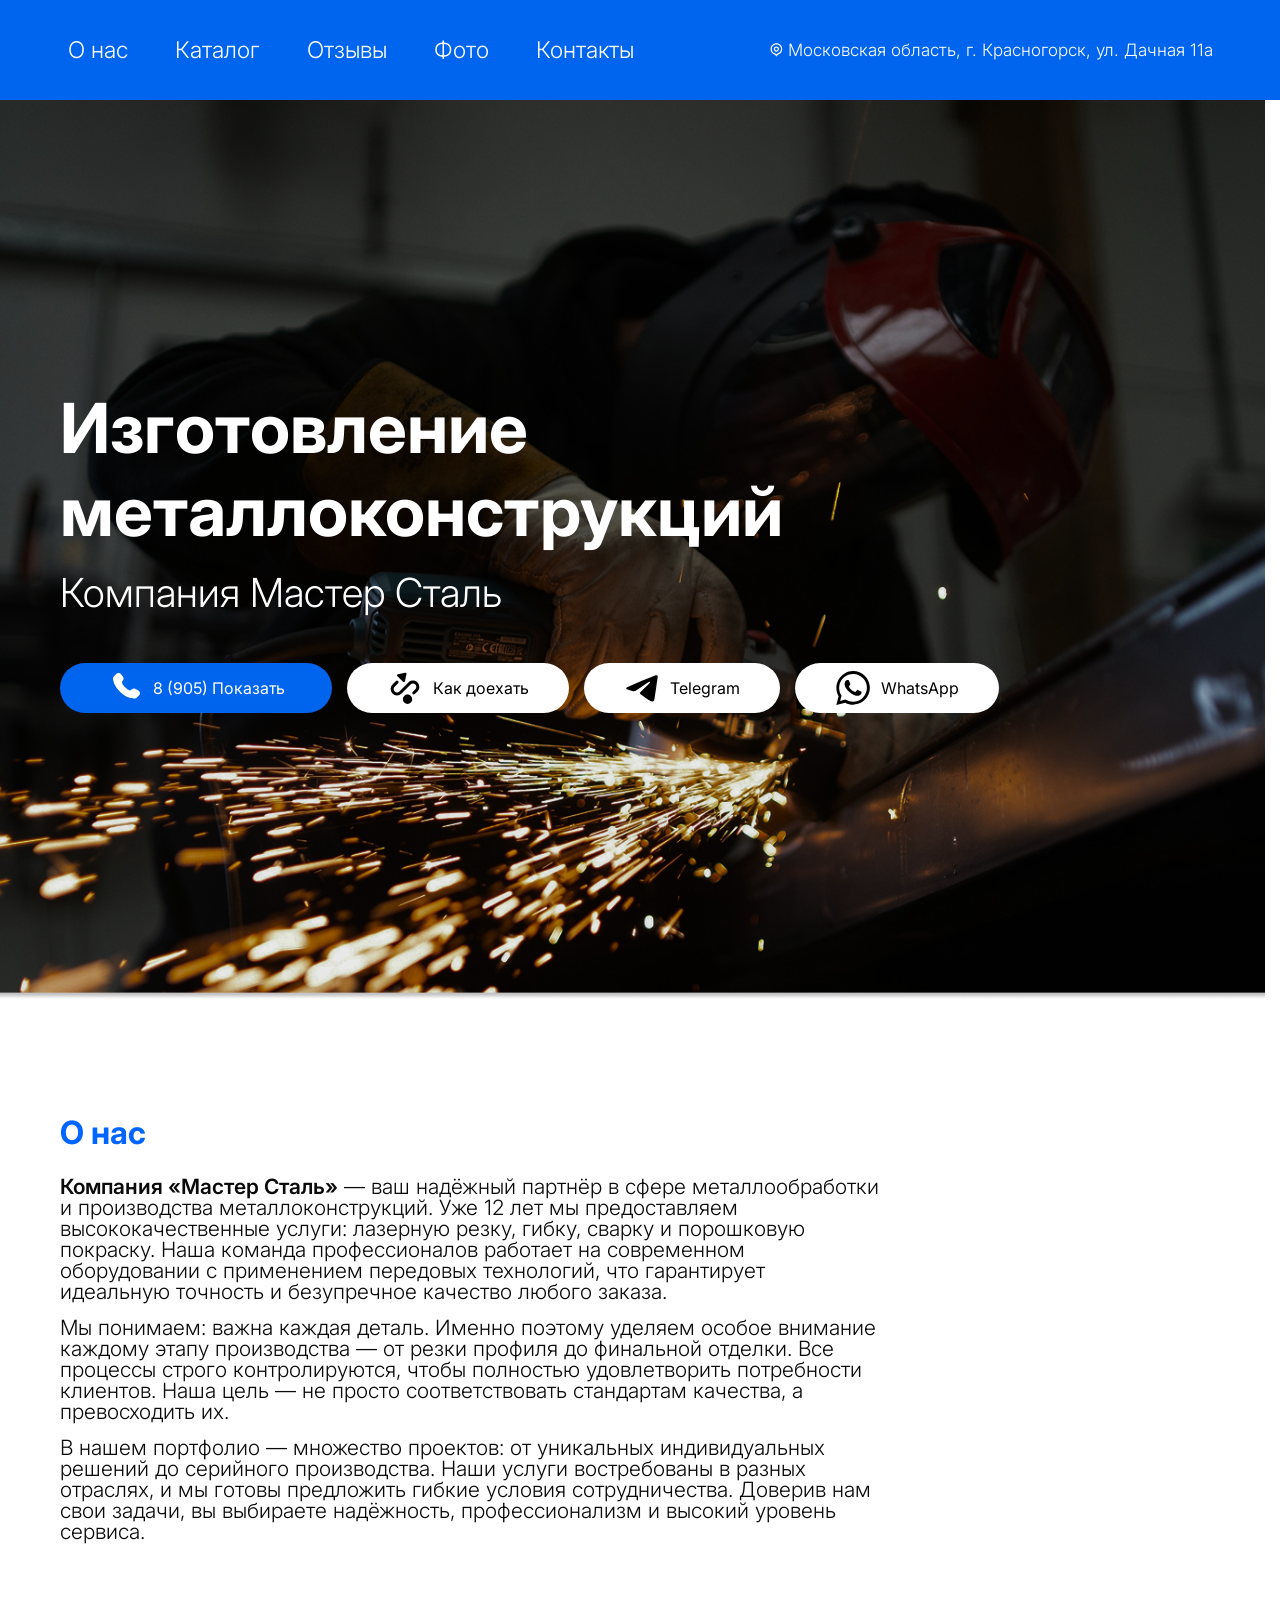
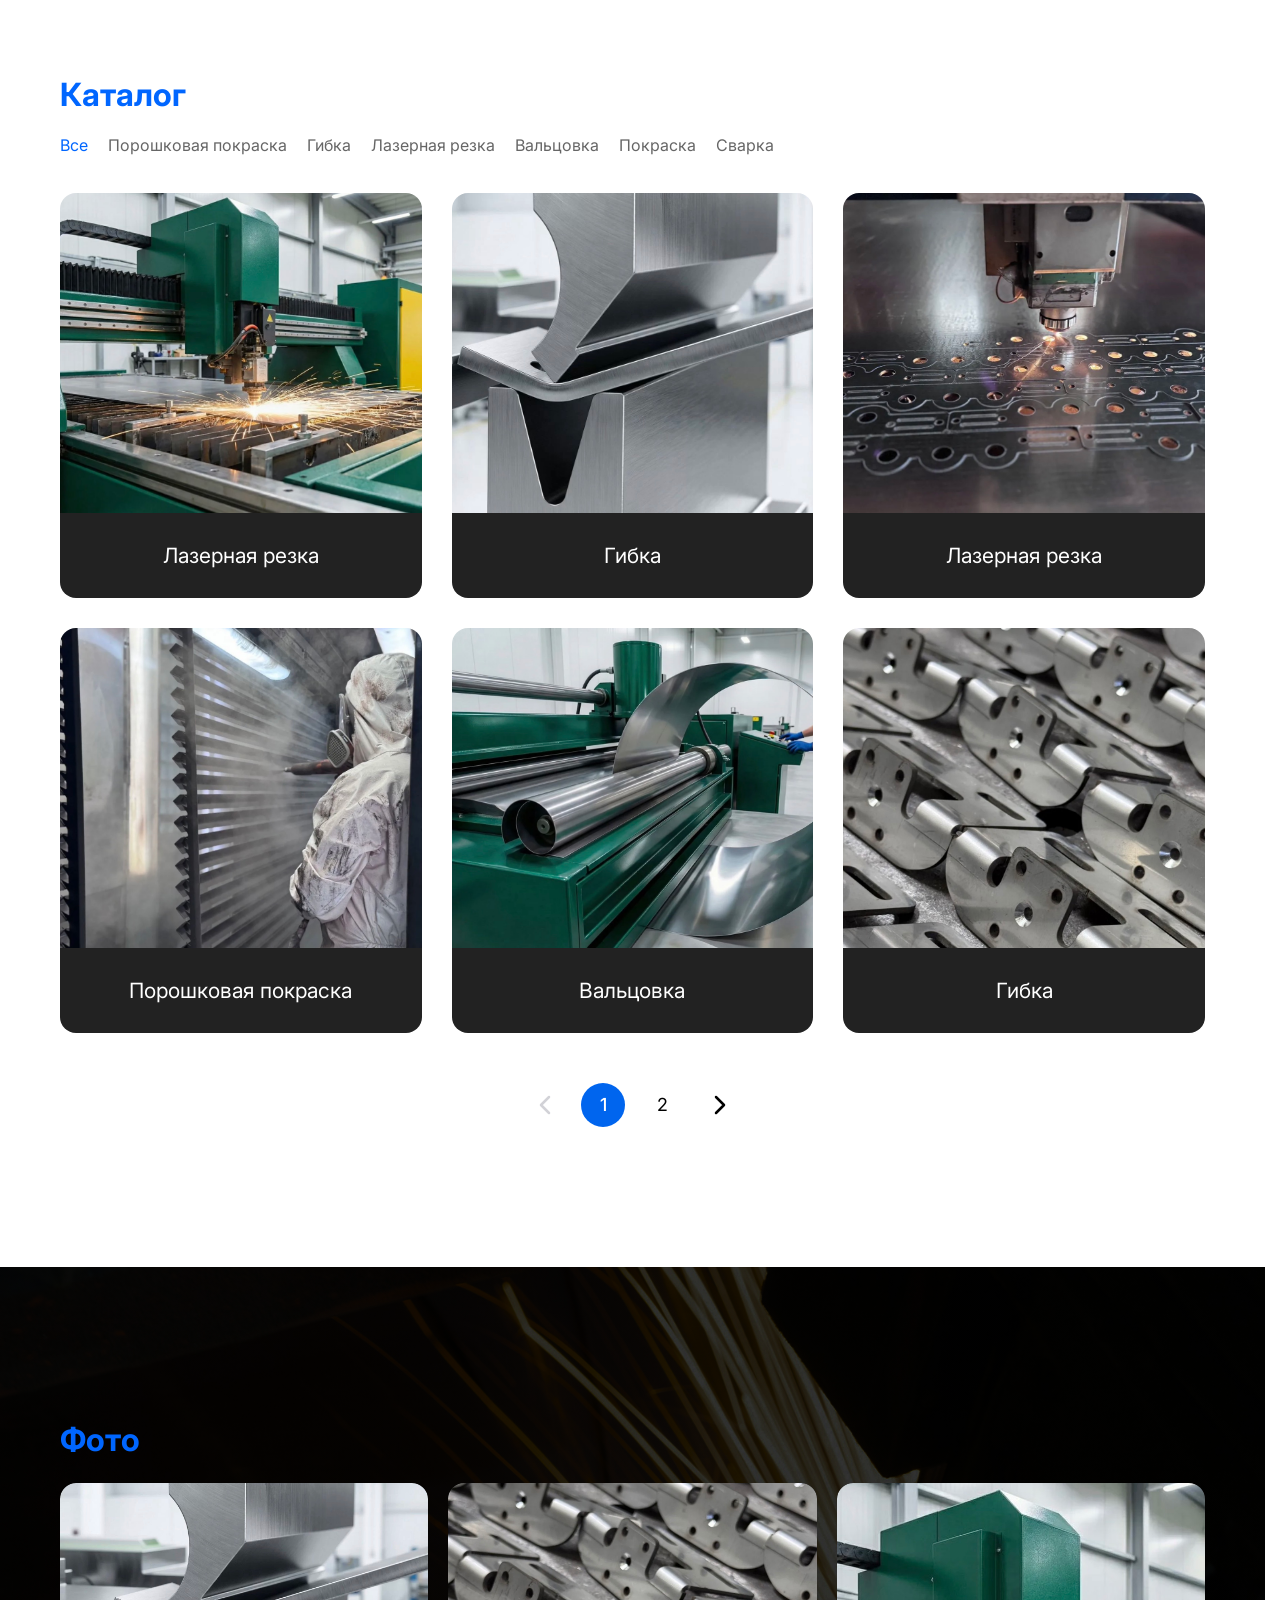
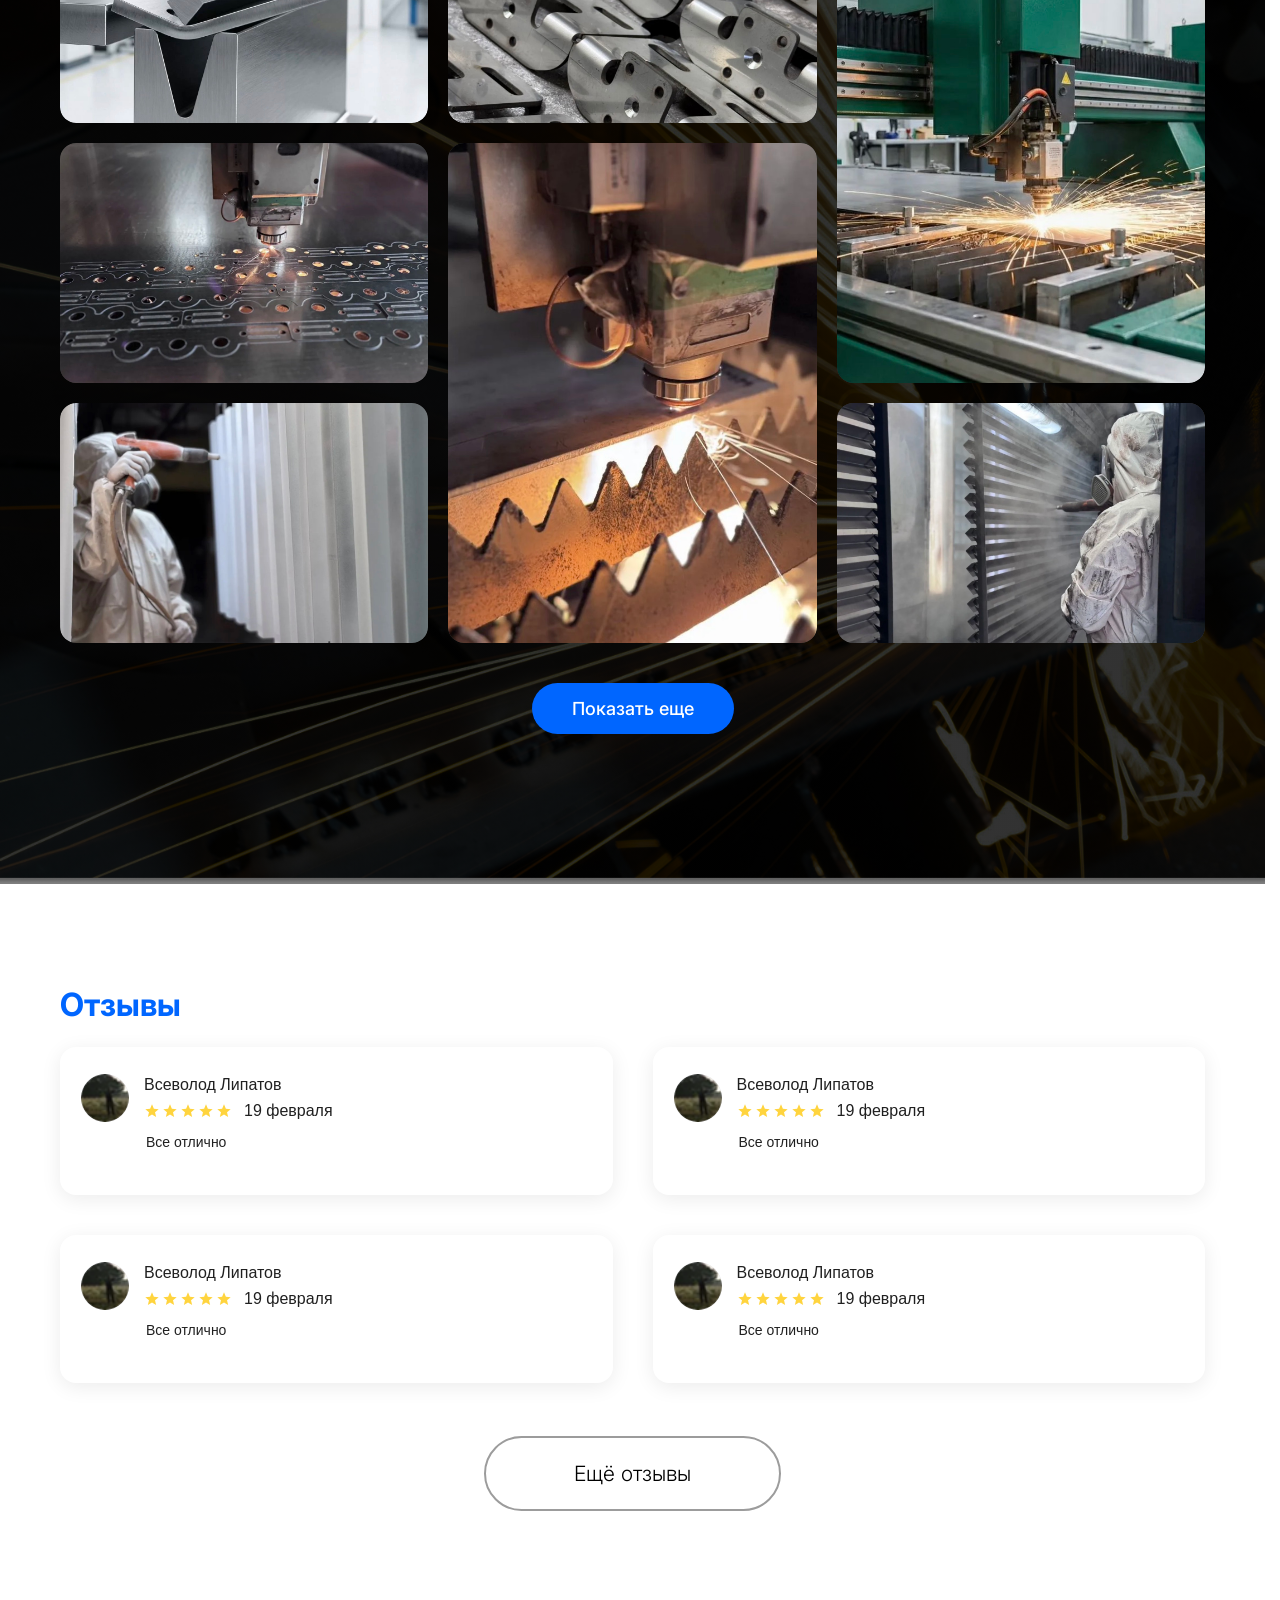
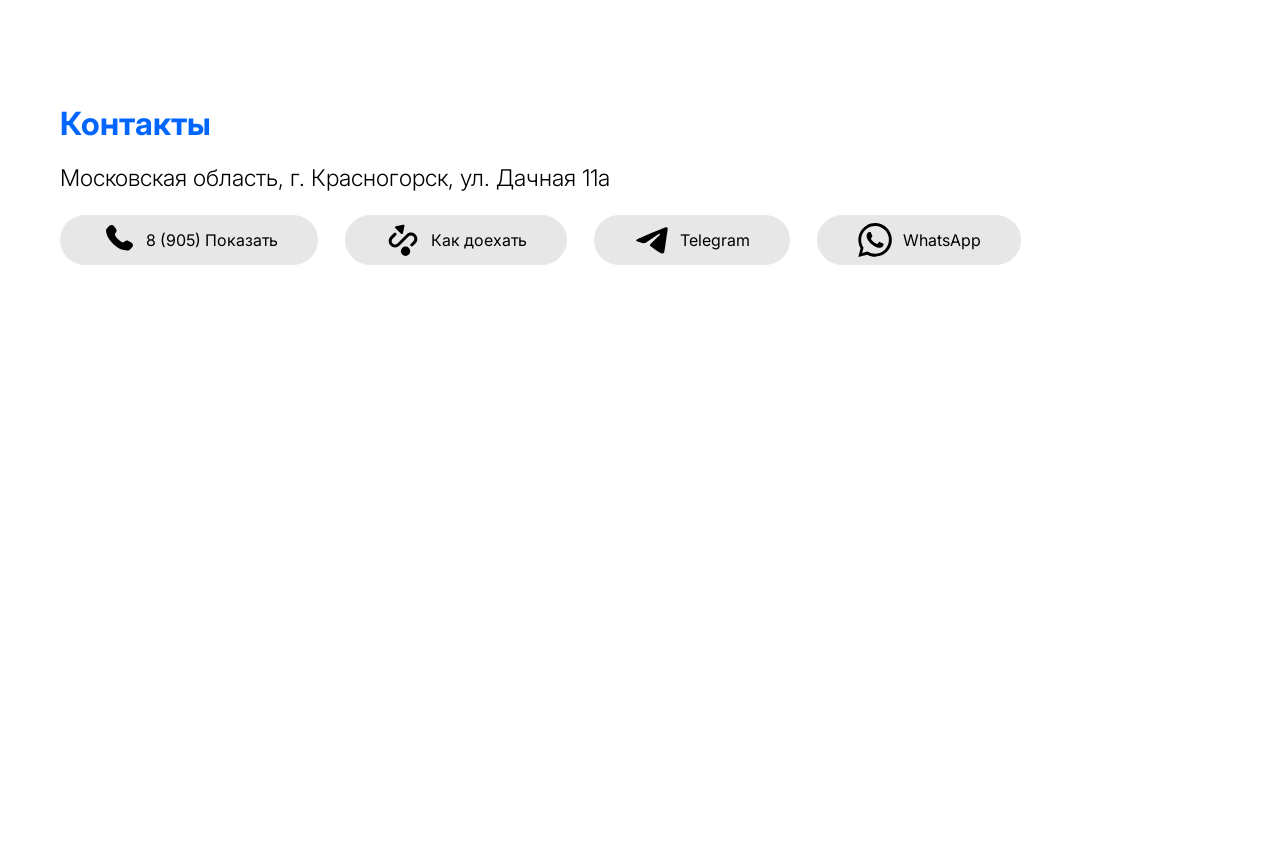
==== index.html @ 1fc46c93 "pravka" ====
<!DOCTYPE html>
<html lang="en">

<head>
    <meta charset="UTF-8">
    <meta name="viewport" content="width=device-width, initial-scale=1.0">
    <link rel="preconnect" href="https://fonts.googleapis.com">
    <link rel="preconnect" href="https://fonts.gstatic.com" crossorigin>
    
    <link rel="stylesheet" href="reset.css">
    <link rel="stylesheet" href="style.css">
    <link
        href="https://fonts.googleapis.com/css2?family=Inter:ital,opsz,wght@0,14..32,100..900;1,14..32,100..900&display=swap"
        rel="stylesheet">
    <title>Document</title>
</head>

<body>
    <header class="header">
        <div class="container">
            <div class="header-wrap">
                <button class="burger-btn" id="burgerBtn">
                    <span></span>
                    <span></span>
                    <span></span>
                </button>
                <nav class="nav" id="navMenu">
                    <ul class="nav-list">
                        <li class="nav-list-item"><a class="nav-list-link" href="#about">О нас</a></li>
                        <li class="nav-list-item"><a class="nav-list-link" href="#catalog">Каталог</a></li>
                        <li class="nav-list-item"><a class="nav-list-link" href="#reviews">Отзывы</a></li>
                        <li class="nav-list-item"><a class="nav-list-link" href="#photo">Фото</a></li>
                        <li class="nav-list-item"><a class="nav-list-link" href="#contacts">Контакты</a></li>
                    </ul>
                </nav>
                <div class="header__adress">
                    Московская область, г. Красногорск, ул. Дачная 11а
                </div>
            </div>
        </div>
    </header>

    <button class="scroll-top-btn" id="scrollTopBtn">
        <img src="./assets/img/arrow-top.svg" alt="">
    </button>

    <main class="main">
        <div class="container">
            <div class="main-wrap">
                <h1 class="main-title">Изготовление металлоконструкций</h1>
                <p class="main-subtitle">Компания Мастер Сталь</p>

                <div class="main-btns">

                    <button class="btn btn--phone">
                        <img src="./assets/img/phone-icon.svg" alt="" class="btn-icon">
                        8 (905) Показать
                    </button>

                    <a target="_blank" href="https://yandex.com/maps/-/CTUUyQze" class="btn btn--white">
                        <img src="./assets/img/path-icon.svg" alt="" class="btn-icon">
                        Как доехать
                    </a>
                    <a href="#" class="btn btn--white">
                        <img src="./assets/img/telegram-icon.svg" alt="" class="btn-icon">
                        Telegram
                    </a>
                    <a href="#" class="btn btn--white">
                        <img src="./assets/img/whatsapp-icon.svg" alt="" class="btn-icon">
                        WhatsApp
                    </a>
                </div>
            </div>
        </div>
    </main>
    <section class="about" id="about">
        <div class="container">
            <div class="about-wrap">
                <h2 class="section-title">О нас</h2>
                <p class="about-text"><strong>Компания «Мастер Сталь»</strong> — ваш надёжный партнёр в сфере металлообработки и производства металлоконструкций. Уже 12 лет мы предоставляем высококачественные услуги: лазерную резку, гибку, сварку и порошковую покраску. Наша команда профессионалов работает на современном оборудовании с применением передовых технологий, что гарантирует идеальную точность и безупречное качество любого заказа.
                </p>
                <p class="about-text">Мы понимаем: важна каждая деталь. Именно поэтому уделяем особое внимание каждому этапу производства — от резки профиля до финальной отделки. Все процессы строго контролируются, чтобы полностью удовлетворить потребности клиентов. Наша цель — не просто соответствовать стандартам качества, а превосходить их.</p>
                <p class="about-text">В нашем портфолио — множество проектов: от уникальных индивидуальных решений до серийного производства. Наши услуги востребованы в разных отраслях, и мы готовы предложить гибкие условия сотрудничества. Доверив нам свои задачи, вы выбираете надёжность, профессионализм и высокий уровень сервиса.</p>
            </div>
        </div>
    </section>

    <section class="catalog" id="catalog">
        <div class="container">

            <h2 class="section-title">Каталог</h2>


            <ul class="catalog-tabs">
                <li class="catalog-tabs-item active" data-filter="all">Все</li>
                <li class="catalog-tabs-item" data-filter="powder">Порошковая покраска</li>
                <li class="catalog-tabs-item" data-filter="bending">Гибка</li>
                <li class="catalog-tabs-item" data-filter="laser">Лазерная резка</li>
                <li class="catalog-tabs-item" data-filter="rolling">Вальцовка</li>
                <li class="catalog-tabs-item" data-filter="painting">Покраска</li>
                <li class="catalog-tabs-item" data-filter="welding">Сварка</li>
            </ul>


            <div class="catalog-grid">

                <a href="catalog.html?category=laser" class="catalog-card" data-category="laser">
                    <div class="catalog-card-img">
                        <img src="./assets/img/catalog/lazer1.PNG" alt="Лазерная резка">
                    </div>
                    <div class="catalog-card-title active-title">Лазерная резка</div>
                </a>


                <a href="catalog.html?category=bending" class="catalog-card" data-category="bending">
                    <div class="catalog-card-img">
                        <img src="./assets/img/catalog/gibka1.PNG" alt="Гибка">
                    </div>
                    <div class="catalog-card-title">Гибка</div>
                </a>
                
                <a href="catalog.html?category=laser" class="catalog-card" data-category="laser">
                    <div class="catalog-card-img">
                        <img src="./assets/img/catalog/lazer2.PNG" alt="Лазерная резка">
                    </div>
                    <div class="catalog-card-title active-title">Лазерная резка</div>
                </a>
                <a href="catalog.html?category=powder" class="catalog-card" data-category="powder">
                    <div class="catalog-card-img">
                        <img src="./assets/img/catalog/pokraska-porosh2.PNG" alt="Порошковая покраска">
                    </div>
                    <div class="catalog-card-title">Порошковая покраска</div>
                </a>
                <a href="catalog.html?category=rolling" class="catalog-card" data-category="rolling">
                    <div class="catalog-card-img">
                        <img src="./assets/img/catalog/valcovka1.PNG" alt="Вальцовка">
                    </div>
                    <div class="catalog-card-title">Вальцовка</div>
                </a>
                <a href="catalog.html?category=bending" class="catalog-card" data-category="bending">
                    <div class="catalog-card-img">
                        <img src="./assets/img/catalog/gibka2.PNG" alt="Гибка">
                    </div>
                    <div class="catalog-card-title">Гибка</div>
                </a>
                 <a href="catalog.html?category=laser" class="catalog-card" data-category="laser">
                    <div class="catalog-card-img">
                        <img src="./assets/img/catalog/lazer3.PNG" alt="Лазерная резка">
                    </div>
                    <div class="catalog-card-title active-title">Лазерная резка</div>
                </a>
                <a href="catalog.html?category=welding" class="catalog-card" data-category="welding">
                    <div class="catalog-card-img">
                        <img src="./assets/img/catalog/svarka1.PNG" alt="Сварка">
                    </div>
                    <div class="catalog-card-title">Сварка</div>
                </a>


                <a href="catalog.html?category=powder" class="catalog-card" data-category="powder">
                    <div class="catalog-card-img">
                        <img src="./assets/img/catalog/pokraska-porosh1.PNG" alt="Порошковая покраска">
                    </div>
                    <div class="catalog-card-title">Порошковая покраска</div>
                </a>

                <a href="catalog.html?category=painting" class="catalog-card" data-category="painting">
                    <div class="catalog-card-img">
                        <img src="./assets/img/catalog/pokraska.png" alt="Покраска">
                    </div>
                    <div class="catalog-card-title">Покраска</div>
                </a>
            </div>
            <div class="pagination">
                <button class="pagination-arrow prev disabled">
                    <svg width="12" height="20" viewBox="0 0 12 20" fill="none" xmlns="http://w3.org">
                        <path d="M10 18L2 10L10 2" stroke="currentColor" stroke-width="2.5" stroke-linecap="round"
                            stroke-linejoin="round" />
                    </svg>
                </button>
                <div class="pagination-pages">
                </div>
                <button class="pagination-arrow next">
                    <svg width="12" height="20" viewBox="0 0 12 20" fill="none" xmlns="http://w3.org">
                        <path d="M2 2L10 10L2 18" stroke="currentColor" stroke-width="2.5" stroke-linecap="round"
                            stroke-linejoin="round" />
                    </svg>
                </button>
            </div>

        </div>
    </section>
    <section class="photo" id="photo">
        <div class="container">
            <h2 class="section-title">Фото</h2>


            <div class="photo-grid" id="photoGallery">
                <div class="photo-item">
                    <img src="./assets/img/catalog/gibka1.PNG" alt="Металлоконструкции">
                </div>
                <div class="photo-item">
                    <img src="./assets/img/catalog/gibka2.PNG" alt="Металлоконструкции">
                </div>
                <div class="photo-item">
                    <img src="./assets/img/catalog/lazer1.PNG" alt="Металлоконструкции">
                </div>
                <div class="photo-item">
                    <img src="./assets/img/catalog/lazer2.PNG" alt="Металлоконструкции">
                </div>
                <div class="photo-item">
                    <img src="./assets/img/catalog/lazer3.PNG" alt="Металлоконструкции">
                </div>
                <div class="photo-item">
                    <img src="./assets/img/catalog/pokraska-porosh1.PNG" alt="Металлоконструкции">
                </div>
                <div class="photo-item">
                    <img src="./assets/img/catalog/pokraska-porosh2.PNG" alt="Металлоконструкции">
                </div>
            </div>

            <div class="photo-more-wrap">
                <button class="btn-more" id="loadMorePhotos">Показать еще</button>
            </div>
        </div>
    </section>
    <section id="reviews" class="reviews">
        <div class="container">
            <h2 class="section-title">Отзывы</h2>


            <div class="reviews-grid" id="reviewsGrid">


                <div class="review-card" data-rating="5">
                    <div class="review-header">
                        <img src="./assets/photo/user-photo.png" alt="Всеволод Липатов" class="review-avatar">
                        <div class="review-meta">
                            <h4 class="review-author">Всеволод Липатов</h4>
                            <div class="review-stars-wrap">
                                <div class="review-stars"></div>
                                <span class="review-date">19 февраля</span>
                            </div>
                        </div>
                    </div>
                    <p class="review-text">Все отлично</p>
                </div>


                <div class="review-card" data-rating="5">
                    <div class="review-header">
                        <img src="./assets/photo/user-photo.png" alt="Всеволод Липатов" class="review-avatar">
                        <div class="review-meta">
                            <h4 class="review-author">Всеволод Липатов</h4>
                            <div class="review-stars-wrap">
                                <div class="review-stars"></div>
                                <span class="review-date">19 февраля</span>
                            </div>
                        </div>
                    </div>
                    <p class="review-text">Все отлично</p>
                </div>

                <div class="review-card" data-rating="5">
                    <div class="review-header">
                        <img src="./assets/photo/user-photo.png" alt="Всеволод Липатов" class="review-avatar">
                        <div class="review-meta">
                            <h4 class="review-author">Всеволод Липатов</h4>
                            <div class="review-stars-wrap">
                                <div class="review-stars"></div>
                                <span class="review-date">19 февраля</span>
                            </div>
                        </div>
                    </div>
                    <p class="review-text">Все отлично</p>
                </div>


                <div class="review-card" data-rating="5">
                    <div class="review-header">
                        <img src="./assets/photo/user-photo.png" alt="Всеволод Липатов" class="review-avatar">
                        <div class="review-meta">
                            <h4 class="review-author">Всеволод Липатов</h4>
                            <div class="review-stars-wrap">
                                <div class="review-stars"></div>
                                <span class="review-date">19 февраля</span>
                            </div>
                        </div>
                    </div>
                    <p class="review-text">Все отлично</p>
                </div>

            </div>

            <div class="reviews-more-wrap">
                <button class="btn-reviews-more" id="loadMoreReviews">Ещё отзывы</button>
            </div>
        </div>
    </section>
    <section class="contacts" id="contacts">
        <div class="container">
            <h2 class="section-title">Контакты</h2>
            <p class="contacts-adress">Московская область, г. Красногорск, ул. Дачная 11а</p>
            <div class="contacts-btns">
                <button class="btn btn--phone btn--white btn--contacts">
                    <img src="./assets/img/phone-black-icon.svg" alt="" class="btn-icon">
                    8 (905) Показать
                </button>
                <a target="_blank" href="https://yandex.com/maps/-/CTUUyQze" class="btn btn--white btn--contacts">
                    <img src="./assets/img/path-icon.svg" alt="" class="btn-icon">
                    Как доехать
                </a>
                <a href="#" class="btn btn--white btn--contacts">
                    <img src="./assets/img/telegram-icon.svg" alt="" class="btn-icon">
                    Telegram
                </a>
                <a href="#" class="btn btn--white btn--contacts">
                    <img src="./assets/img/whatsapp-icon.svg" alt="" class="btn-icon">
                    WhatsApp
                </a>
            </div>

            <div id="map" class="map-block">
                    <iframe class="map-item" src="https://yandex.ru/map-widget/v1/?um=constructor%3Ac40af20779a165edf513663516cb6d205bf9093dfe0071d8e516b3e375f25d96&amp;source=constructor"  height="400" frameborder="0"></iframe>
            </div>
        </div>
    </section>

    <div class="photo-modal" id="photoModal">

        <button class="modal-close" id="modalClose">&times;</button>

        <div class="modal-image-area">

            <button class="modal-arrow modal-arrow--prev" id="modalPrev">
                <svg width="40" height="40" viewBox="0 0 24 24" fill="none" stroke="currentColor" stroke-width="2"
                    stroke-linecap="round" stroke-linejoin="round">
                    <polyline points="15 18 9 12 15 6"></polyline>
                </svg>
            </button>

            <img src="" alt="Просмотр фото" id="modalTargetImg">


            <button class="modal-arrow modal-arrow--next" id="modalNext">
                <svg width="40" height="40" viewBox="0 0 24 24" fill="none" stroke="currentColor" stroke-width="2"
                    stroke-linecap="round" stroke-linejoin="round">
                    <polyline points="9 18 15 12 9 6"></polyline>
                </svg>
            </button>
        </div>


        <aside class="modal-sidebar">
            <div class="modal-sidebar-header">
                <div class="modal-logo">

                </div>
                <h3 class="modal-company-title">Компания Мастер Сталь</h3>
                <p class="modal-company-subtitle">Металлоконструкции</p>
            </div>

            <div class="modal-sidebar-btns">
                <button class="btn btn--phone">
                    <img src="./assets/img/phone-icon.svg" alt="" class="btn-icon">
                    8 (905) Показать
                </button>
                <a target="_blank" href="https://yandex.com/maps/-/CTUUyQze" class="btn btn--white">
                    <img src="./assets/img/path-icon.svg" alt="" class="btn-icon">
                    Как доехать
                </a>
                <a href="#" class="btn btn--white">
                    <img src="./assets/img/telegram-icon.svg" alt="" class="btn-icon">
                    Telegram
                </a>
                <a href="#" class="btn btn--white">
                    <img src="./assets/img/whatsapp-icon.svg" alt="" class="btn-icon">
                    WhatsApp
                </a>
            </div>
        </aside>
    </div>
    <div class="phone-popup" id="phonePopup">
        <div class="phone-popup-content">

            <div class="phone-popup-header">
                <span class="phone-popup-title">Телефон организации</span>
                <button class="phone-popup-close" id="phonePopupClose">&times;</button>
            </div>
            <div class="phone-popup-body">
                <a href="tel:+79057553453" class="phone-popup-link">8 (905) 755-34-53</a>
            </div>
        </div>
    </div>


</body>

<script src="js/main.js"></script>

</html>
---- style.css ----
:root {
  --font-family: "Inter", sans-serif;
  --second-family: "Arial", sans-serif;
  --third-family: "Verdana", sans-serif;
  --primary-blue: #0065ee;
}
html {
    
    scrollbar-gutter: stable; 
    scroll-behavior: smooth; 
}
*,
*::before,
*::after {
    box-sizing: border-box;
}
strong {
    font-weight: 600;
}
a {
    text-decoration: none;
}
button {
    outline: transparent;
    border: 0px solid #fff;
    border-radius: 98px;
    padding: 35px 35px 35px 17px;
}
.section-title {
font-weight: 600;
margin-bottom: 44px;
font-size: 44px;
line-height: 80%;
color: var(--primary-blue);
}
.container {
    max-width: 1175px;
    font-family: var(--font-family);
    padding: 0 15px;
    margin: 0 auto;
}
body {
    padding-top: 100px;
    background-color: #FFFFFF;
}

/* --- ПОЛНОЭКРАННОЕ МОДАЛЬНОЕ ОКНО --- */
.photo-modal {
    position: fixed;
    top: 0;
    left: 0;
    width: 100vw;
    height: 100vh;
    background-color: #000000d1;
    z-index: 9999;
    display: flex;
    opacity: 0;
    pointer-events: none;
    transition: opacity 0.3s ease-in-out;
}

.photo-modal.open {
    opacity: 1;
    pointer-events: auto;
}

.modal-image-area {
    flex: 1;
    height: 100%;
    position: relative;
    display: flex;
    align-items: center;
    justify-content: center;
    padding: 40px;
    background-color: #0c0c0e19;
}

.modal-image-area img {
    height: 100vh;
    max-width: 100%;
    max-height: 100%;
    object-fit: contain;
    user-select: none;
}

.modal-sidebar {
    width: 360px;
    height: 100%;
    background-color: #18181C;
    padding: 60px 30px;
    display: flex;
    flex-direction: column;
    justify-content: flex-start;
    border-left: 1px solid #222227;
    flex-shrink: 0;
}

.modal-sidebar-header {
    text-align: center;
    margin-bottom: 50px;
}

.modal-logo {
    width: 70px;
    height: 70px;
    margin: 0 auto 20px;
    border-radius: 12px;
    display: flex;
    align-items: center;
    justify-content: center;
    
}
.modal-logo img {
    max-width: 100%;
    object-fit: contain;
}

.modal-company-title {
    font-family: var(--font-family), sans-serif;
    color: #fff;
    font-size: 22px;
    font-weight: 600;
    margin-bottom: 8px;
}

.modal-company-subtitle {
    font-family: var(--font-family), sans-serif;
    color: #7c7c8c;
    font-size: 15px;
}


.modal-sidebar-btns {
    display: flex;
    flex-direction: column;
    gap: 15px;
}

.modal-sidebar-btns .btn {
    width: 100%;
    padding: 0 20px;
}


.modal-close {
    position: absolute;
    top: 25px;
    right: 385px; 
    background: none; 
    border: none;
    color: #fff;
    font-size: 44px;
    cursor: pointer;
    line-height: 1;
    width: 50px;
    height: 50px;
    display: flex;
    align-items: center;
    justify-content: center;
    padding-bottom: 4px;
    z-index: 10005;
    transition: color 0.2s ease;
}
.modal-close:hover { 
    color: #FFD43E;
}

.modal-arrow {
    position: absolute;
    top: 50%;
    transform: translateY(-50%);
    border: none;
    color: #fff;
    background-color: transparent;
    cursor: pointer;
    width: 80px; 
    height: 80px; 
    display: flex;
    align-items: center;
    justify-content: center;
    transition: all 0.2s ease;
    z-index: 10001;
}
.modal-arrow svg {
    width: 36px; 
    height: 36px;
    transition: transform 0.2s ease;
}
.modal-arrow:hover { 
    color: #0066ff; 
}
.modal-arrow--prev:hover svg {
    transform: translateX(-3px); 
}
.modal-arrow--next:hover svg {
    transform: translateX(3px);
}
.modal-arrow--prev { left: 40px; }
.modal-arrow--next { right: 40px; }


@media (max-width: 992px) {
    .photo-modal {
        flex-direction: column;
    }
    
    .modal-image-area {
        flex: 1;
        width: 100%;
        padding: 20px;
    }
    
    .modal-sidebar {
        width: 100%;
        height: auto;
        padding: 25px 20px;
        border-left: none;
        border-top: 1px solid #222227;
    }
    
    .modal-sidebar-header { display: none; }
    
    .modal-sidebar-btns {
        display: grid;
        grid-template-columns: repeat(2, 1fr);
        gap: 12px;
    }
    
    .modal-close {
        right: 20px;
    }
}

@media (max-width: 576px) {
    .modal-sidebar-btns {
        grid-template-columns: 1fr;
    }
    .modal-arrow { display: none; }
}

/* МОДАЛЬНОЕ ОКНО ТЕЛЕФОНА  */
.phone-popup {
    position: fixed;
    top: 0;
    left: 0;
    width: 100vw;
    height: 100vh;
    background-color: rgba(0, 0, 0, 0.4); 
    z-index: 10010;
    display: flex;
    align-items: center;
    justify-content: center;
    opacity: 0;
    pointer-events: none;
    transition: opacity 0.2s ease-in-out;
}


.phone-popup.open {
    opacity: 1;
    pointer-events: auto;
}


.phone-popup-content {
    background-color: #ffffff;
    width: 90%;
    max-width: 320px; 
    border-radius: 16px;
    box-shadow: 0px 12px 32px rgba(0, 0, 0, 0.15);
    overflow: hidden;
    transform: scale(0.9);
    transition: transform 0.2s ease-in-out;
}

.phone-popup.open .phone-popup-content {
    transform: scale(1);
}

.phone-popup-header {
    display: flex;
    align-items: center;
    justify-content: space-between;
    padding: 16px 20px;
    border-bottom: 1px solid #f2f2f7;
}

.phone-popup-title {
    font-family: var(--font-family), sans-serif;
    font-size: 15px;
    font-weight: 400;
    color: #2c2c31;
}


.phone-popup-close {
    background: none;
    border: none;
    font-size: 24px;
    color: #8e8e93;
    cursor: pointer;
    line-height: 1;
    padding: 0;
    transition: color 0.2s;
}
.phone-popup-close:hover {
    color: #000000;
}

.phone-popup-body {
    padding: 24px 20px;
    text-align: center;
}


.phone-popup-link {
    font-family: var(--font-family), sans-serif;
    font-size: 26px;
    font-weight: 500;
    color: #000000;
    text-decoration: none;
    transition: color 0.2s;
}
.phone-popup-link:hover {
    color: var(--primary-blue); 
}

@media (max-width: 360px) {
    .phone-popup-content {
        max-width: 290px;
    }
    .phone-popup-link {
        font-size: 22px;
    }
}



/* HEADER */
.header {
    background-color: var(--primary-blue);
    height: 100px;
    position: fixed;
    top: 0;
    left: 0;
    width: 100%;
    z-index: 999;
    transition: background-color 0.3s ease, height 0.3s ease;
} 
.header.header--scrolled {
    height: 80px;
    box-shadow: 0 4px 20px rgba(0, 0, 0, 0.1);
}
.header .container {
    height: 100%;
}
.header-wrap {
     height: 100%;
    display: flex;
    align-items: center;
    justify-content: space-between;
}
.nav-list {
    display: flex;
    gap: 47px;
}
.nav-list-link {
    font-family: var(--font-family);
font-weight: 300;
font-size: 23px;
color: #fff;
}
.header__adress {
    display: flex;
    align-items: center;
    position: relative;
        font-family: var(--font-family);
font-weight: 300;
font-size: 17px;

padding-left:20px;
color: #fff;
}
.header__adress::before {
    content: "";
    background-image: url('./assets/img/marker-icon.svg');
    width: 17px;
    height: 17px;
    position: absolute;
    left: 0;
    top: 50%;
    transform: translateY(-50%);
}
.burger-btn {
    display: none;
    flex-direction: column;
    justify-content: space-between;
    width: 30px;
    height: 20px;
    background: none;
    border: none;
    cursor: pointer;
    padding: 0;
    z-index: 1001;
}

.burger-btn span {
    width: 100%;
    height: 2px;
    background-color: #fff;
    transition: all 0.3s ease;
}

.burger-btn.active span:nth-child(1) {
    transform: translateY(9px) rotate(45deg);
}

.burger-btn.active span:nth-child(2) {
    opacity: 0;
}

.burger-btn.active span:nth-child(3) {
    transform: translateY(-9px) rotate(-45deg);
}

.scroll-top-btn {
    position: fixed;
    bottom: 30px;
    right: 30px;
    width: 60px !important;
    height: 60px !important;
    padding: 0 !important;
    background-color: var(--primary-blue);
    border: none;
    border-radius: 50%;
    cursor: pointer;
    display: flex;
    align-items: center;
    justify-content: center;
    z-index: 99999 !important;
    opacity: 0;
    pointer-events: none;
    transform: translateY(10px);
    transition: all 0.3s ease;
    box-shadow: 0 4px 15px rgba(0, 0, 0, 0.15);
}

.scroll-top-btn img {
    width: 24px !important;
    height: 24px !important;
    margin: 0 auto !important; /* Обнуляем внешние отступы картинки */
    padding: 0 !important;
    transform: none !important;
}

.scroll-top-btn.visible {
    opacity: 1;
    pointer-events: auto;
    transform: translateY(0);
}

.scroll-top-btn:hover {
    background-color: #0052cc;
}


/* MAIN */
.main {

    background: url('./assets/img/bg-main.png') no-repeat center / cover;
    height: 100vh;
    display: flex;
    align-items: center; 
}

.main .container {
    width: 100%;
}

.main-wrap {
    display: flex;
    flex-direction: column;
    align-items: flex-start; 
    
}

.main-title {
    font-family: var(--font-family), sans-serif;
    font-weight: 700;
    font-size: 69px;
    line-height: 1.2;
    color: #fff;
    margin-bottom: 20px;
}

.main-subtitle {
    font-family: var(--font-family), sans-serif;
    font-weight: 300;
    font-size: 40px;
    color: #fff; 
    margin-bottom: 50px;
}

.main-btns {
    display: flex;
    flex-wrap: wrap;
    gap: 15px; 
    align-items: center;
}


.btn {
    display: inline-flex;
    align-items: center;
    justify-content: center;
    gap: 10px; 
    height: 50px;
    padding: 0 40px;
    border-radius: 25px; 
    font-family: var(--font-family), sans-serif;
    font-size: 16px;
    font-weight: 400;
    text-decoration: none;
    border: none;
    cursor: pointer;
    transition: background-color 0.3s ease, transform 0.1s ease;
}

.btn:active {
    transform: scale(0.98); 
}


.btn--phone {
    border: 7px solid rgba(0, 101, 238, 0.51);
    background-color: var(--primary-blue); 
    color: #fff;
}

.btn--phone:hover {
    background-color: #0052cc;
}


.btn--white {
    background-color: #fff;
    color: #000;
}

.btn--white:hover {
    background-color: #f0f0f0;
}

.btn-icon {
    width: 36px;
    height: 36px;
    object-fit: contain;
}

/* ABOUT US */
.about {
    margin-top: 120px;
}

.about-text {
    max-width: 820px;
    margin-bottom: 15px;
        font-weight: 300;
font-size: 21px;
color: #0a0a0a;
}


/* CATALOG *
/* CATALOG SECTION */
.catalog {
    margin-top: 140px;
    background-color: #fff;
}

.section-title {
    font-family: var(--font-family), sans-serif;
    font-weight: 700;
    font-size: 32px;
    color: #0066ff; 
    margin-bottom: 30px;
}


.catalog-tabs {
    display: flex;
    flex-wrap: wrap;
    gap: 20px;
    list-style: none;
    padding: 0;
    margin-bottom: 40px;
}

.catalog-tabs-item {
    font-family: var(--font-family), sans-serif;
    font-size: 16px;
    color: #666;
    cursor: pointer;
    transition: color 0.3s ease;
}

.catalog-tabs-item:hover,
.catalog-tabs-item.active {
    color: #0066ff; 
}


.catalog-grid {
    display: grid;
    grid-template-columns: repeat(3, 1fr);
    gap: 30px;
}


@media (max-width: 992px) {
    .catalog-grid {
        grid-template-columns: repeat(2, 1fr);
    }
}
@media (max-width: 576px) {
    .catalog-grid {
        grid-template-columns: 1fr;
    }
}

/* Карточка */
.catalog-card {
    display: flex;
    flex-direction: column;
    border-radius: 16px;
    overflow: hidden;
    transition: opacity 0.3s ease, transform 0.3s ease;
    cursor: pointer; 
}


.catalog-card.hidden {
    display: none !important;
}

.catalog-card-img {
    height: 320px;
    width: 100%;
    overflow: hidden; 
}

.catalog-card-img img {
    width: 100%;
    height: 100%;
    
    object-fit: cover; 
    transition: transform 0.4s ease-in-out; 
}

.catalog-card-title {
    font-family: var(--font-family), sans-serif;
    font-size: 21px;
    color: #fff;
    background-color: #222;
    padding: 32px 20px;
    transition: all .3s ease-in-out;
    text-align: center;
    margin-top: auto;
}


.catalog-card:hover .catalog-card-title {
    background-color: var(--primary-blue);
}

.catalog-card:hover .catalog-card-img img {
    transform: scale(1.08); 
}
.pagination {
    display: flex;
    align-items: center;
    justify-content: center;
    gap: 25px;
    margin-top: 50px;
    user-select: none;
}
.pagination.pagination--hidden {
    display: none !important;
}
.pagination-pages {
    display: flex;
    align-items: center;
    gap: 15px;
}


.pagination-arrow {
    background: none;
    border: none;
    cursor: pointer;
    display: flex;
    align-items: center;
    justify-content: center;
    padding: 5px;
    color: #000000;
    transition: color 0.3s ease;
}

.pagination-arrow:hover:not(.disabled) {
    color: var(--primary-blue);
}


.pagination-arrow.disabled {
    color: #D2D2D7; 
    cursor: not-allowed;
}


.page-num {
    display: flex;
    align-items: center;
    justify-content: center;
    width: 44px;
    height: 44px;
    border-radius: 50%;
    font-family: var(--font-family), sans-serif;
    font-size: 18px;
    font-weight: 400;
    color: #000000;
    cursor: pointer;
    transition: all 0.3s ease;
}

.page-num:hover:not(.active) {
    background-color: #f5f5f7;
}

.page-num.active {
    background-color: var(--primary-blue);
    color: #fff;
    font-weight: 500;
}

/* PHOTO SECTION */
.photo {
    padding-top: 160px;
    padding-bottom: 150px;
    margin-top: 140px;
    background: linear-gradient(rgba(0, 0, 0, 0.5), rgba(0, 0, 0, 0.5)), 
                url('./assets/img/catalog/bg-photo.jpg') no-repeat center / cover;
}

/* Стабильная Grid-сетка */
.photo-grid {
    display: grid;
    grid-template-columns: repeat(3, 1fr);
    grid-auto-rows: 240px; /* Базовая высота обычной картинки */
    gap: 20px;
}

.photo-item {
    cursor: pointer;
    width: 100%;
    height: 100%;
    border-radius: 16px;
    overflow: hidden;
    background-color: #333;
    opacity: 0;
    transform: translateY(20px);
    animation: fadeInPhoto 0.6s ease forwards;
}


@media (min-width: 993px) {
  
    .photo-grid .photo-item:nth-child(6n + 3) {
        grid-row: span 2;
    }
  
    .photo-grid .photo-item:nth-child(6n + 5) {
        grid-row: span 2;
    }
}

.photo-item img {
    width: 100%;
    height: 100%;
    object-fit: cover;
    display: block;
    border-radius: 16px;
    transition: transform 0.4s ease;
}

.photo-item:hover img {
    transform: scale(1.03);
}

@keyframes fadeInPhoto {
    to {
        opacity: 1;
        transform: translateY(0);
    }
}


.photo-more-wrap {
    display: flex;
    justify-content: center;
    margin-top: 40px;
}

.btn-more {
    background-color: #0066ff;
    color: #fff;
    border: none;
    padding: 15px 40px;
    font-family: var(--font-family), sans-serif;
    font-size: 18px;
    font-weight: 500;
    border-radius: 30px;
    cursor: pointer;
    transition: background-color 0.3s ease, transform 0.2s ease;
}

.btn-more:hover {
    background-color: #0052cc;
}

@media (max-width: 992px) {
    .photo-grid {
        grid-template-columns: repeat(2, 1fr); 
        grid-auto-rows: 200px;
    }

    .photo-grid .photo-item:nth-child(4n + 2),
    .photo-grid .photo-item:nth-child(4n + 3) {
        grid-row: span 2;
    }
}

@media (max-width: 576px) {
    .photo-grid {
        grid-template-columns: 1fr; 
        grid-auto-rows: auto;
    }
    .photo-item {
        grid-row: auto !important; 
        height: 280px;
    }
}

/* REVIEWS */
.reviews {
    margin-top: 108px;
    padding-bottom: 60px;
    background-color: #fff;
}


.reviews-grid {
    display: grid;
    grid-template-columns: repeat(2, 1fr);
    gap: 40px;
   
}


.review-card {
    background: #FFFFFF;
    border-radius: 16px;
    padding: 27px 30px 42px 21px;
    /* Мягкая тень как на макете */
    box-shadow: 0 4px 20px 0 rgba(0, 0, 0, 0.08);
    display: flex;
    flex-direction: column;
    gap: 10px;
    opacity: 0;
    transform: translateY(15px);
    animation: fadeInReview 0.5s ease forwards;
}

@keyframes fadeInReview {
    to {
        opacity: 1;
        transform: translateY(0);
    }
}


.review-header {
    display: flex;
    align-items: center;
    gap: 15px;
}

.review-avatar {
    width: 48px;
    height: 48px;
    border-radius: 50%;
    object-fit: cover;
    background-color: #e5e5ea;
}

.review-meta {
    display: flex;
    flex-direction: column;
    gap: 10px;
}

.review-author {
    font-family: var(--second-family);
    font-size: 16px;
    font-weight: 400;
    color: #202020;
    margin: 0;
}

.review-stars-wrap {
    display: flex;
    align-items: center;
    gap: 12px;
}

.review-stars {
    display: inline-flex;
    gap: 2px;
}

.review-stars svg {
    width: 16px;
    height: 16px;
}
.review-stars svg.filled {
    fill: #FFD43E; 
}
.review-stars svg.empty {
    fill: #E5E5EA;
}

.review-date {
    font-family: var(--second-family);
    font-size: 16px;
    color: #202020;
}

.review-text {
    font-family: var(--second-family);
font-weight: 400;
font-size: 14px;
    color: #202020;
    padding-left: 65px;
    line-height: 1.5;
    margin: 0;
}


.reviews-more-wrap {
    display: flex;
    justify-content: center;
    margin-top: 53px;
}

.btn-reviews-more {
    background: none;
    border: 2px solid #9c9c9c;
    color: #000;
    padding: 23px 88px;
   font-family: var(--font-family);
font-weight: 300;
font-size: 21px;
    border-radius: 40px;
    cursor: pointer;
    transition: all 0.3s ease;
}

.btn-reviews-more:hover {
    border-color: #0066ff;
    color: #0066ff;
    background-color: rgba(0, 102, 255, 0.02);
}

.btn-reviews-more:active {
    transform: scale(0.98);
}


@media (max-width: 992px) {
    .reviews-grid {
        gap: 20px;
    }
}

@media (max-width: 768px) {
    .reviews-grid {
        grid-template-columns: 1fr; 
    }
    .reviews {
        margin-top: 60px;
    }
}


/* CONTACTS */
.contacts {
    padding-bottom: 163px;
    margin-top: 140px;
}
.contacts-adress {

font-weight: 300;
font-size: 23px;
color: #000
}
.contacts-adress {
    margin-bottom: 25px;
}
.contacts-btns {
    margin-bottom: 29px;
    display: flex;
    align-items: center;
    gap: 27px;
}
.btn--contacts {
    border: none;
    color: #000;
    background: #e7e7e7;
}
.map-item {
    width: 100%;
}


/* ADAPTIVE */  

@media (max-width: 1200px) {
    .main-title {
        font-size: 52px;
    }
    .main-subtitle {
        font-size: 32px;
        margin-bottom: 40px;
    }
    .contacts {
        margin-top: 100px;
        padding-bottom: 100px;
    }
    .contacts-btns {
        flex-wrap: wrap;
        gap: 15px;
    }
    .catalog {
        margin-top: 100px;
    }
    .catalog-card-img {
        height: 280px;
    }
    .reviews {
        margin-top: 100px;
    }
    .photo {
        padding-top: 120px;
        padding-bottom: 110px;
        margin-top: 100px;
    }
}
@media (max-width: 1100px) {
    .nav-list {
        gap: 25px;
    }
    .nav-list-link {
        font-size: 19px;
    }
}
@media (max-width: 992px) {
    .about {
        margin-top: 80px;
    }
    .about-text {
        font-size: 18px;
    }
    .catalog-tabs {
        gap: 12px;
        margin-bottom: 30px;
    }
    .catalog-grid {
        gap: 20px;
    }
    .catalog-card-img {
        height: 240px;
    }
    .catalog-card-title {
        padding: 24px 15px;
        font-size: 18px;
    }
    .review-card {
        padding: 20px;
    }
    .reviews-more-wrap {
        margin-top: 40px;
    }
    .btn-reviews-more {
        padding: 18px 60px;
        font-size: 18px;
    }
    .photo {
        padding-top: 100px;
        padding-bottom: 90px;
        margin-top: 80px;
    }
    .photo-more-wrap {
        margin-top: 30px;
    }
}


@media (max-width: 900px) {
    .header {
        height: 70px;
    }
    body {
        padding-top: 70px;
    }
    .header.header--scrolled {
        height: 70px;
    }
    .header__adress {
        display: none;
    }
    .burger-btn {
        display: flex;
    }
    .nav {
        position: fixed;
        top: 0;
        left: -100%;
        width: 100%;
        height: 100vh;
        background-color: var(--primary-blue);
        z-index: 1000;
        display: flex;
        align-items: center;
        justify-content: center;
        transition: left 0.4s cubic-bezier(0.1, 0.9, 0.2, 1);
    }
    .nav.active {
        left: 0;
    }
    .nav-list {
        flex-direction: column;
        align-items: center;
        gap: 35px;
    }
    .nav-list-link {
        font-size: 26px;
    }
}

@media (max-width: 768px) {
    .main {
        height: auto;
        padding: 120px 0 80px 0;
    }
    .main-title {
        font-size: 38px;
    }
    .main-subtitle {
        font-size: 24px;
        margin-bottom: 30px;
    }
    .main-btns {
        gap: 12px;
    }
    .btn {
        padding: 0 30px;
        font-size: 15px;
    }
    .contacts {
        margin-top: 80px;
        padding-bottom: 60px;
    }
    .contacts-adress {
        font-size: 19px;
        margin-bottom: 20px;
    }
    .contacts-btns {
        gap: 12px;
    }
    .btn--contacts {
        padding: 0 25px;
    }
    .map-block iframe {
        height: 350px;
    }
    .catalog {
        margin-top: 80px;
    }
    .catalog-tabs-item {
        font-size: 15px;
    }
    .pagination {
        gap: 15px;
        margin-top: 40px;
    }
    .page-num {
        width: 38px;
        height: 38px;
        font-size: 16px;
    }
    .reviews {
        margin-top: 80px;
    }
    .review-text {
        padding-left: 0;
        margin-top: 5px;
    }
}

@media (max-width: 576px) {
    .about {
        margin-top: 60px;
    }
    .about-text {
        font-size: 15px;
        line-height: 1.5;
        margin-bottom: 12px;
    }
    .contacts {
        margin-top: 60px;
        padding-bottom: 40px;
    }
    .contacts-adress {
        font-size: 16px;
    }
    .contacts-btns {
        flex-direction: column;
        align-items: stretch;
    }
    .btn--contacts {
        width: 100%;
    }
    .map-block iframe {
        height: 280px;
    }
    .catalog {
        margin-top: 60px;
    }
    .catalog-card-img {
        height: 220px;
    }
    .reviews {
        margin-top: 60px;
    }
    .reviews-more-wrap {
        margin-top: 30px;
    }
    .btn-reviews-more {
        width: 100%;
        padding: 15px 20px;
        font-size: 16px;
    }
    .photo {
        padding-top: 80px;
        padding-bottom: 70px;
        margin-top: 60px;
    }
    .btn-more {
        width: 100%;
        padding: 15px 20px;
        font-size: 16px;
    }
}
@media (max-width: 480px) {
    .scroll-top-btn {
        bottom: 20px;
        right: 20px;
        width: 44px;
        height: 44px;
    }
    .main-title {
        font-size: 28px;
    }
    .main-subtitle {
        font-size: 18px;
    }
    .main-btns {
        width: 100%;
        flex-direction: column;
        align-items: stretch;
    }
    .btn {
        width: 100%;
        height: 48px;
    }
}



/* ОТДЕЛЬНАЯ СТРАНИЦА CATALOG.HTML */
.product-detail {
    padding: 40px 0 0px;
    background-color: #fff;
}

.back-link {
    display: inline-flex;
    align-items: center;
    gap: 8px;
    font-family: var(--font-family), sans-serif;
    font-size: 18px;
    font-weight: 500;
    color: var(--primary-blue);
    text-decoration: none;
    margin-bottom: 30px;
}

.product-grid-detail {
    display: grid;
    grid-template-columns: 2fr 1fr;
    gap: 23px;
    align-items: flex-start;
}

.product-gallery {
    display: flex;
    flex-direction: column;
    
}

.product-main-img {
    width: 100%;
    height: 600px;
    border-radius: 16px;
    overflow: hidden;
    background-color: #f5f5f7;
    position: relative;
}

.product-main-img img {
    width: 100%;
    height: 100%;
    object-fit: cover;
    display: block;
    transition: opacity 0.2s ease-in-out;
}

.product-main-img img.fade {
    opacity: 0;
}

.product-thumbnails {
    margin-top: 49px;
    display: grid;
    grid-template-columns: repeat(4, 1fr);
    gap: 25px;
}

.thumb-item {
    height: 169px;
    border-radius: 12px;
    overflow: hidden;
    cursor: pointer;
    background-color: #f5f5f7;
    border: 2px solid transparent;
    transition: all 0.2s ease;
}

.thumb-item img {
    width: 100%;
    height: 100%;
    object-fit: cover;
    display: block;
}

.thumb-item:hover {
    opacity: 0.8;
}

.thumb-item.active {
    border-color: var(--primary-blue);
}

.product-info {
    display: flex;
    flex-direction: column;
}

.product-title {
    font-family: var(--font-family), sans-serif;
    font-weight: 600;
font-size: 32px;
    color: #0A0A0A;
    margin-bottom: 35px;
}

.product-desc {
    font-family: var(--font-family), sans-serif;
    font-weight: 300;
    font-size: 21px;
    line-height: 1.6;
    color: #333;
    margin-bottom: 18px;
}

.product-desc p {
    margin: 0 0 15px 0;
}

.product-status {
  position: relative;
    font-family: var(--font-family) sans-serif;
font-weight: 300;
font-size: 20px;
padding-left: 29px;
    color: #8e8e93;
    margin-bottom: 20px;
    color: #959595;
}
.product-status::before {
    content: "";
    background-image: url('./assets/img/timer.svg');
    background-repeat: no-repeat;
    left: 0;
    top: 50%;
    transform: translateY(-50%);
    position: absolute;
    width: 20px;
    height: 20px;
}
.product-actions {
    display: flex;
    flex-direction: column;
    gap: 12px;
    max-width: 360px;
}

.product-actions .btn {
    width: 100%;
    height: 52px;
    border-radius: 12px;
}
/* Контейнер-обертка для относительного позиционирования */
.btn-dropdown-wrapper {
    position: relative;
    width: 100%; /* Чтобы кнопка растягивалась, если у тебя так в верстке */
}

/* Стили самого выпадающего селектора */
.messenger-dropdown {
    position: absolute;
    top: calc(100% + 8px); /* Появляется чуть ниже кнопки */
    left: 0;
    width: 100%; /* Ширина вровень с кнопкой */
    min-width: 200px; /* Ограничение, чтобы не сжималось на мобилках */
    background: #ffffff;
    border-radius: 12px;
    box-shadow: 0px 4px 20px rgba(0, 0, 0, 0.08); /* Мягкая тень как на скрине */
    padding: 8px 0;
    z-index: 100;
    
    /* Скрываем по дефолту и готовим к анимации */
    display: block; 
    opacity: 0;
    pointer-events: none;
    transform: translateY(-10px);
    transition: opacity 0.2s ease, transform 0.2s ease;
}


.messenger-dropdown.show {
    opacity: 1;
    pointer-events: auto;
    transform: translateY(0);
}

.dropdown-item {
    display: flex;
    align-items: center;
    gap: 14px;
    padding: 12px 20px;
    text-decoration: none;
    color: #1e293b;
    font-size: 16px;
    font-weight: 500;
    transition: background 0.2s ease;
}

.dropdown-item:hover {
    background: #f8fafc;
}


.dropdown-item img {
    width: 22px;
    height: 22px;
    object-fit: contain;
}
.product-actions .btn--white {
    background-color: #e5e5ea;
    color: #000;
}

.product-actions .btn--white:hover {
    background-color: #d1d1d6;
}

@media (max-width: 992px) {
    .product-grid-detail {
        grid-template-columns: 1fr;
        gap: 40px;
    }
    .product-main-img {
        height: 400px;
    }
    .product-info {
        align-items: center;
    }
}

@media (max-width: 576px) {
    .product-detail {
        padding: 40px 0 0px;
    }
    .product-main-img {
        height: 300px;
    }
    .product-thumbnails {
        grid-template-columns: repeat(3, 1fr);
        gap: 10px;
    }
    .thumb-item {
        height: 85px;
    }
    .product-title {
        font-size: 26px;
        margin-bottom: 15px;
    }
    .product-desc {
        font-size: 15px;
    }
    .product-actions {
        max-width: 100%;
    }
    .product-info {
        align-items: normal;
    }
}

@media (max-width: 375px) {
    .product-main-img {
        height: 250px;
    }
    .product-thumbnails {
        grid-template-columns: repeat(3, 1fr);
    }
    .thumb-item {
        height: 70px;
    }
}

/* --- СТРЕЛКИ --- */
.gallery-arrow {
    position: absolute;
    bottom: 35px; /* от низа на 35px */
    top: auto; /* убиваем старое центрирование по вертикали */
    transform: none; 
    background: #f2f3f7;
    border: none;
    border-radius: 50%;
    width: 32px; /* размер фона по ТЗ */
    height: 32px;
    display: flex;
    align-items: center;
    justify-content: center;
    cursor: pointer;
    padding: 0;
    z-index: 10;
    transition: background 0.2s ease, transform 0.2s ease;
}

/* Размер самих иконок внутри кнопок */
.gallery-arrow svg {
    width: 20px;
    height: 20px;
}

/* Анимация при наведении (без прыжков) */
.gallery-arrow:hover {
    background: rgba(255, 255, 255, 1);
    transform: scale(1.1);
}

/* Магия выравнивания. Зазор 99px, значит от центра по 49.5px в обе стороны.
   Для левой стрелки еще минусуем ее ширину (32px), чтобы она встала ровно.
*/
.gallery-arrow--prev {
    left: calc(50% - 49.5px - 32px);
}

.gallery-arrow--next {
    left: calc(50% + 49.5px);
    right: auto;
}


/* --- ТОЧКИ --- */
.gallery-dots {
    position: relative; /* меняем absolute на relative */
    margin-top: 21px;   /* вместо bottom: -21px делаем обычный отступ сверху от картинки */
    left: 0;            /* сбрасываем старый левый отступ */
    transform: none;    /* сбрасываем старый хак центрирования */
    display: flex;
    align-items: center; 
    justify-content: center; /* теперь центрируем элементы вот так, это надежнее */
    gap: 10px;
    z-index: 10;
    width: 100%;        /* растягиваем блок на всю ширину, чтобы justify-content: center сработал */
}

.gallery-dot {
    width: 8px;
    height: 8px;
    background: rgba(0, 0, 0, 0.3);
    border-radius: 50%;
    cursor: pointer;
    transition: all 0.2s ease;
}

.gallery-dot.active {
    background: var(--primary-blue);
    transform: scale(1.3);
}

/* Предпоследняя точка */
.gallery-dot:nth-last-child(2) {
    width: 6px;
    height: 6px;
}

/* Самая последняя точка */
.gallery-dot:nth-last-child(1) {
    width: 4px;
    height: 4px;
}

/* Адаптив для стрелок на мобилках (опционально, чтобы не перекрывали картинку) */
@media (max-width: 576px) {
    .gallery-arrow {
        width: 36px;
        height: 36px;
    }

}
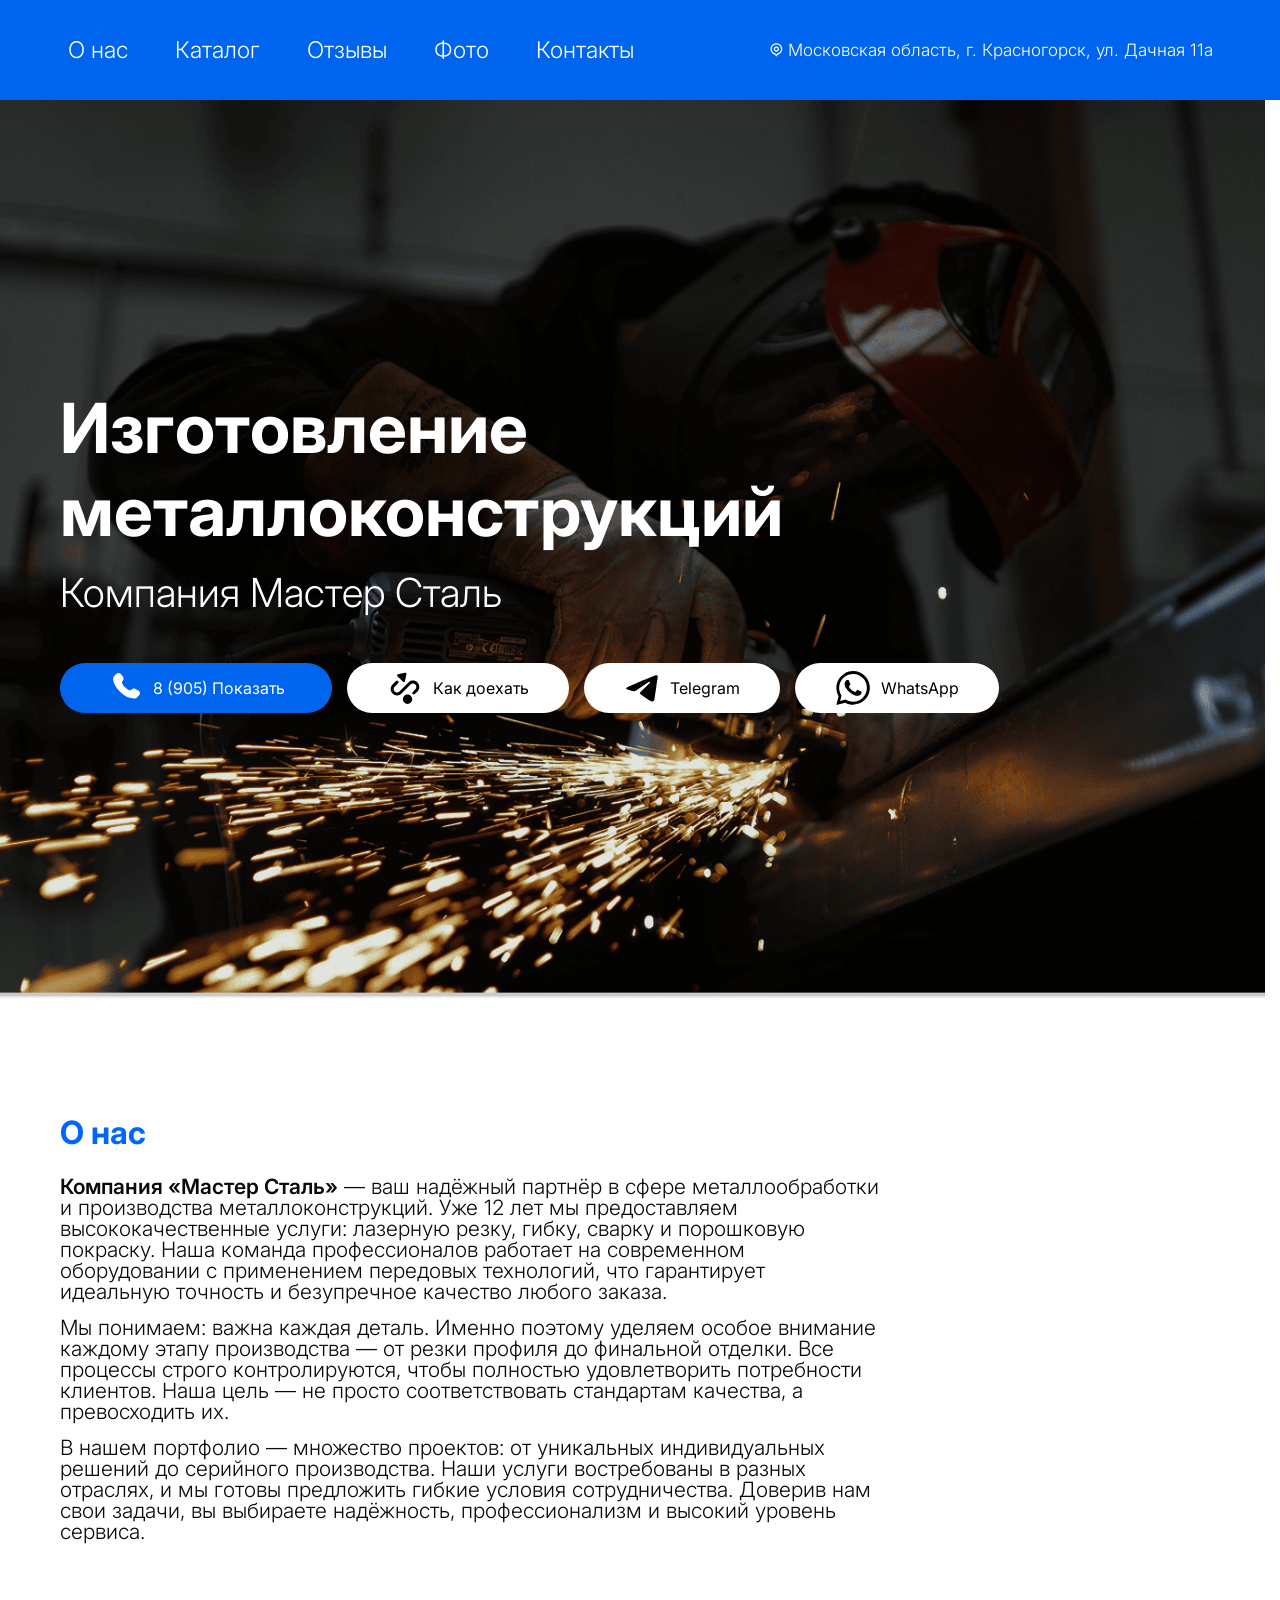
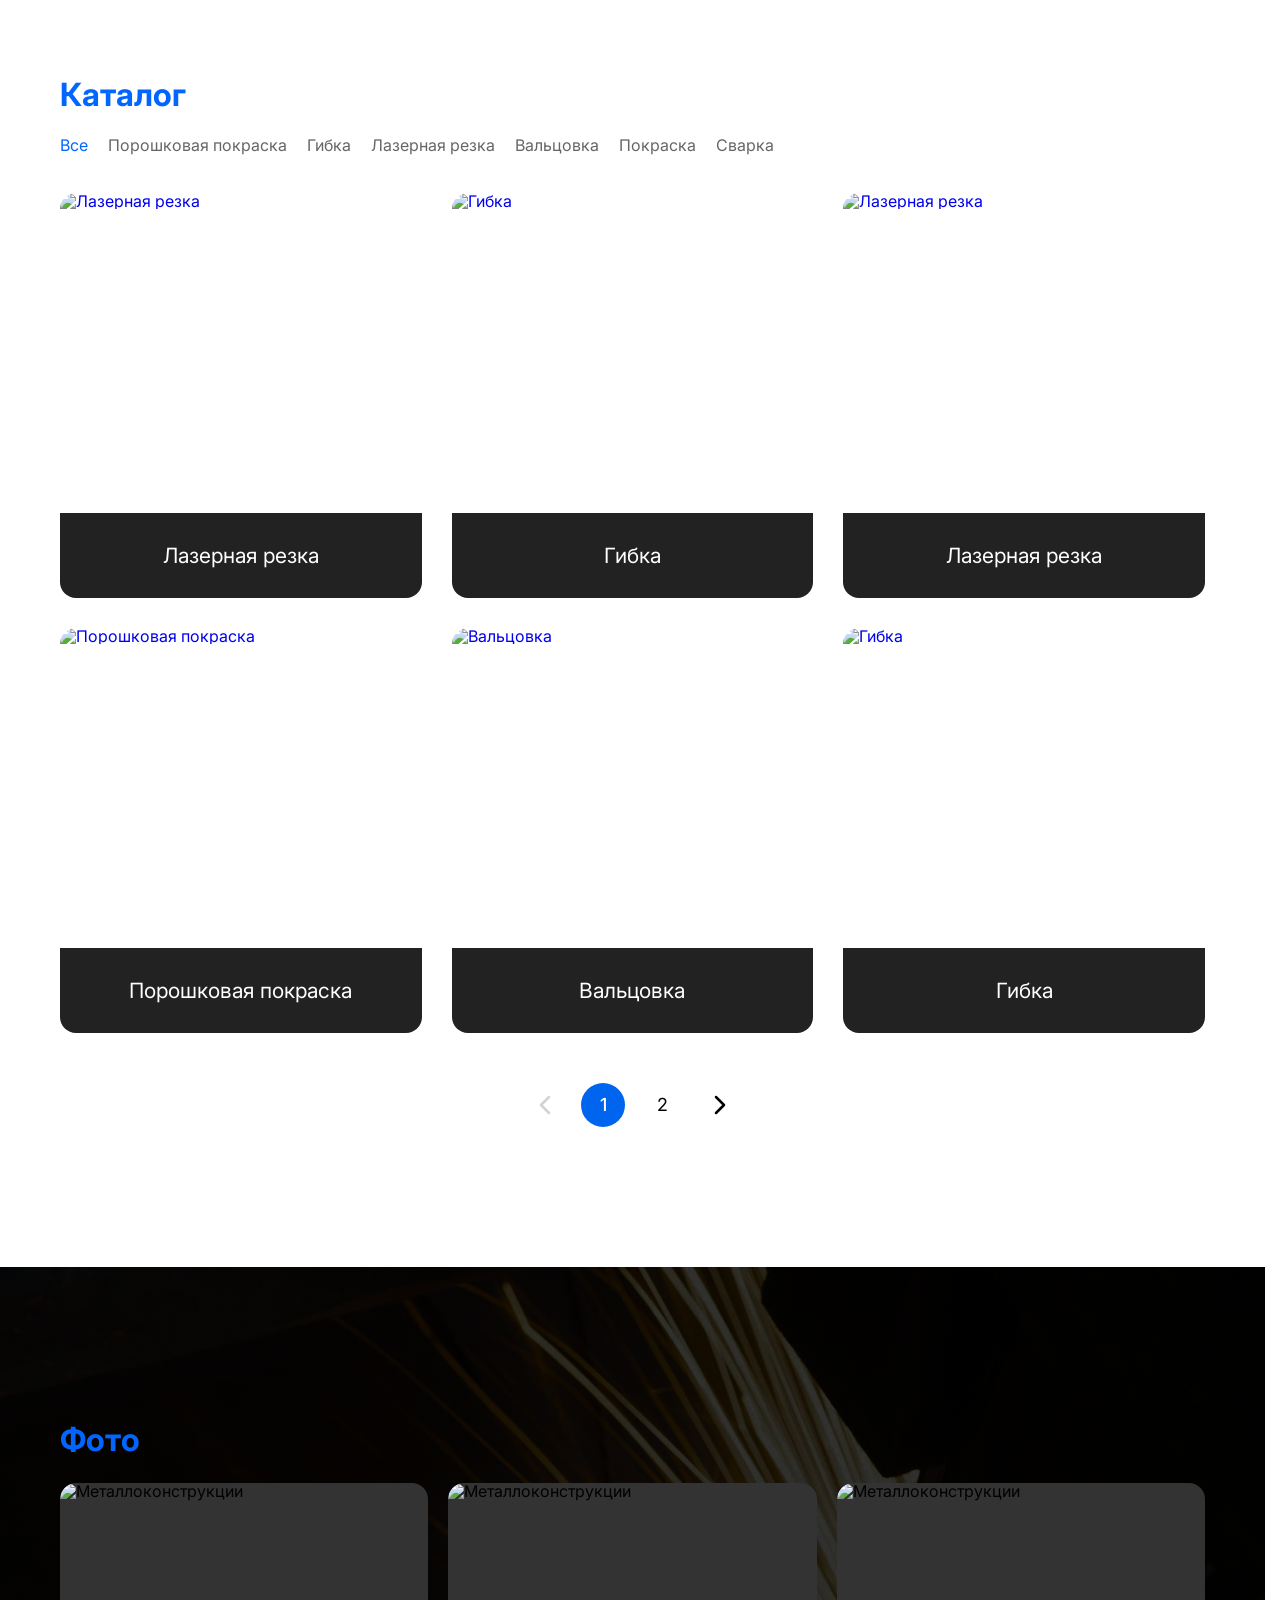
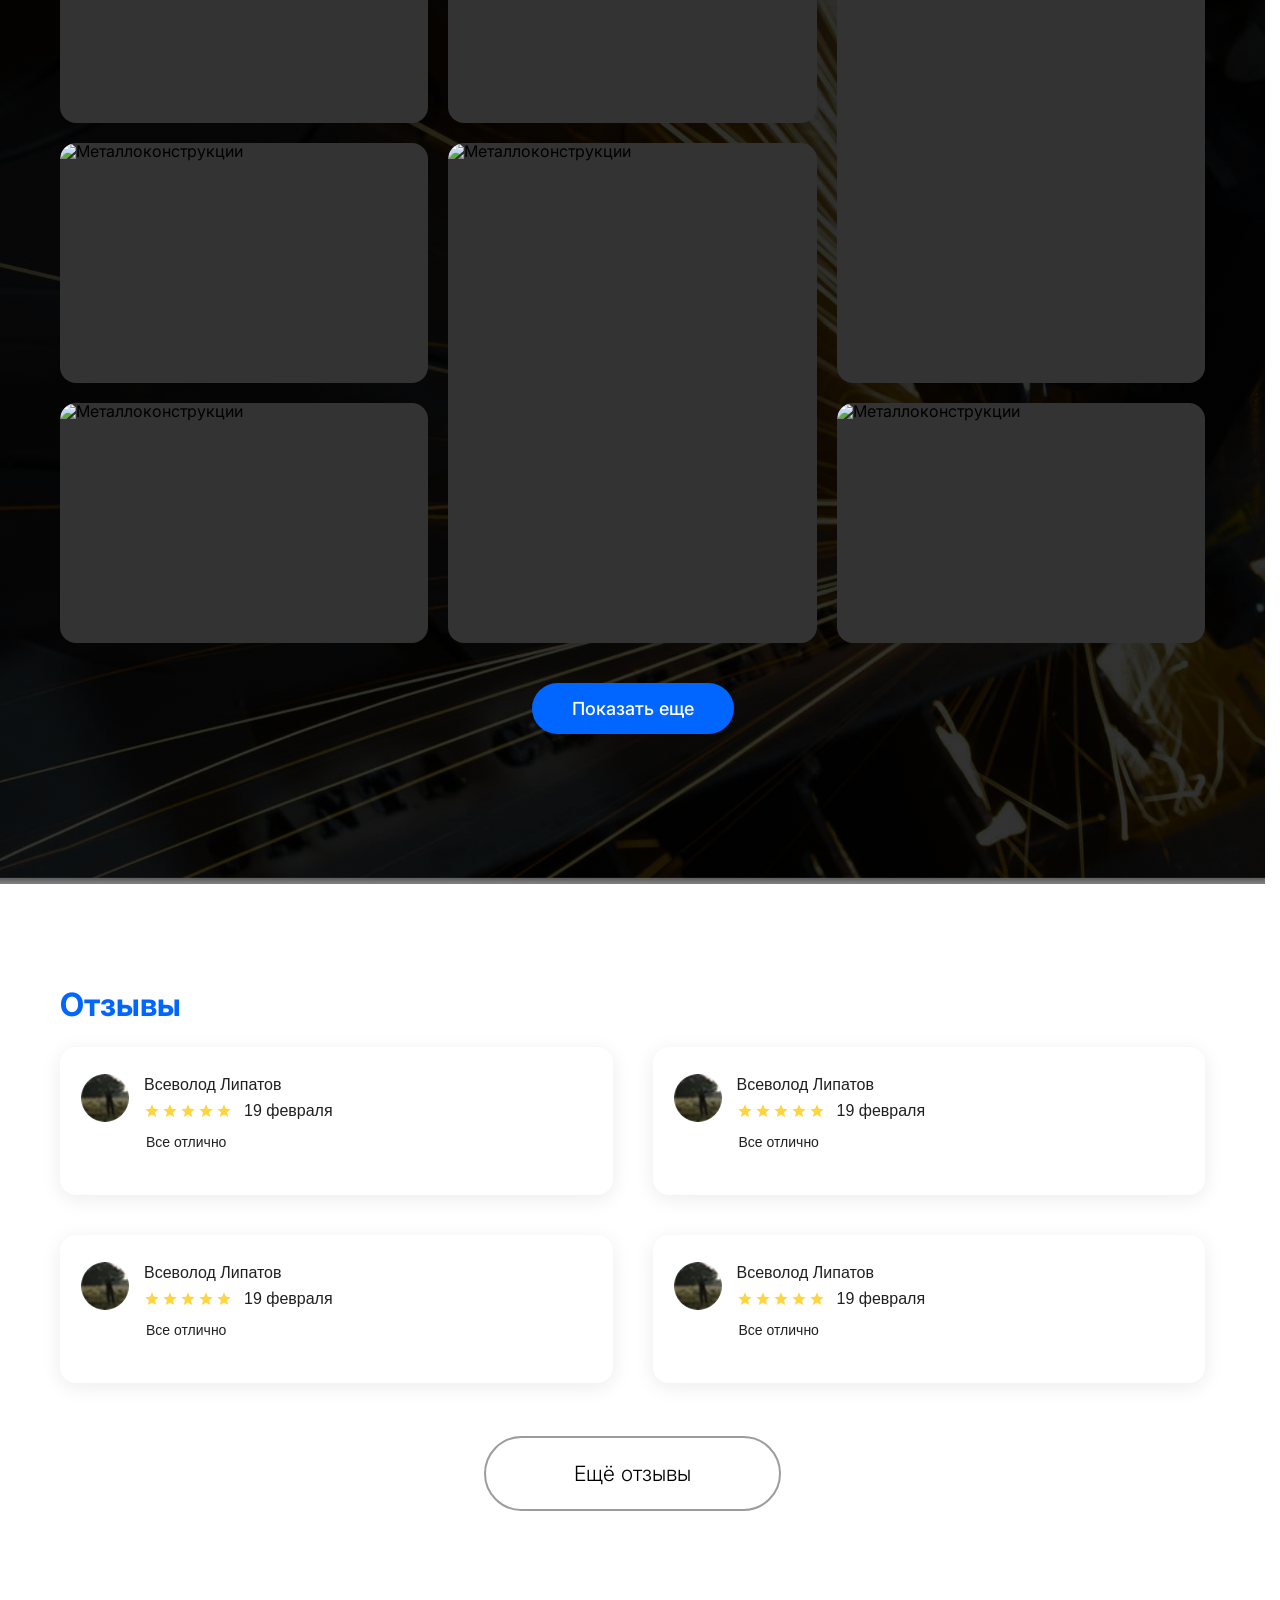
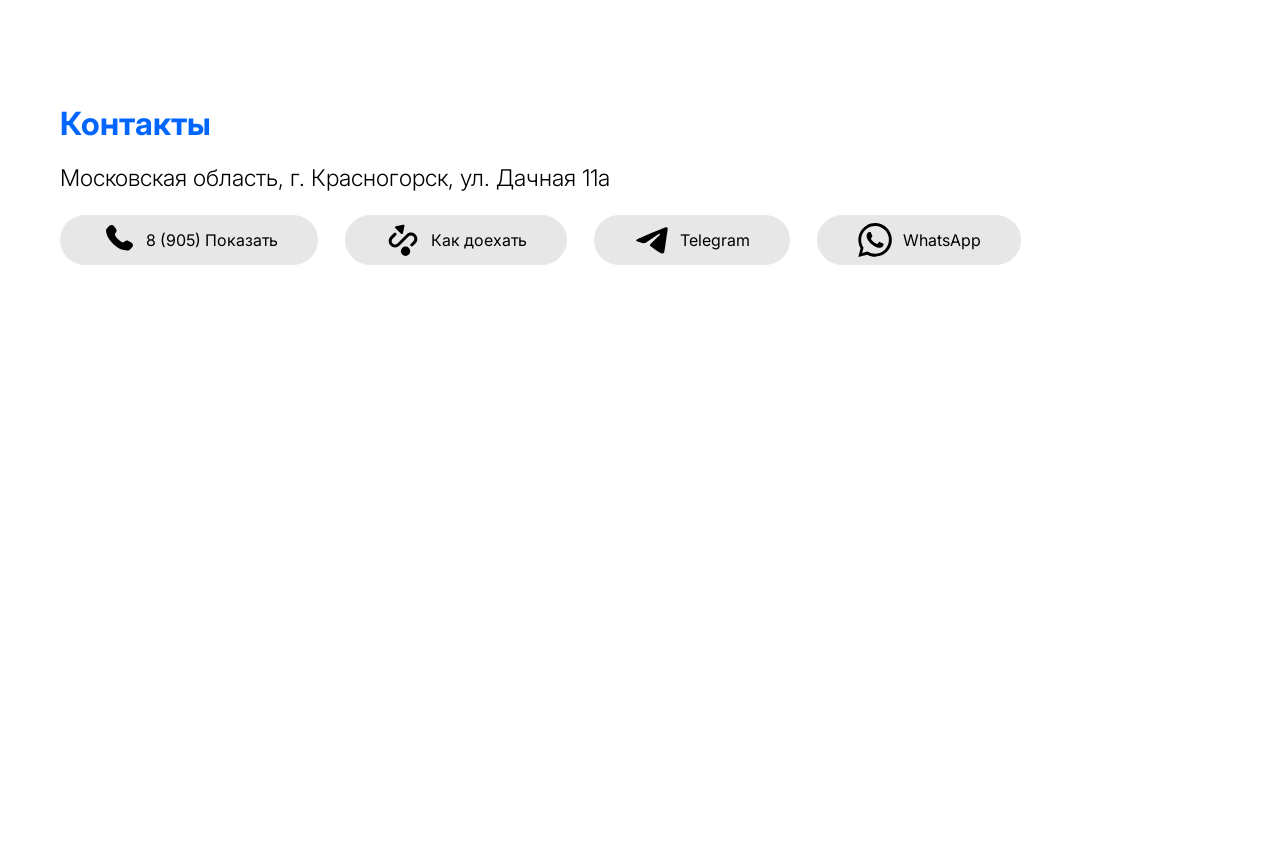
==== commit 313352e2: "img fixed" ====
--- a/index.html
+++ b/index.html
@@ -12,7 +12,7 @@
     <link
         href="https://fonts.googleapis.com/css2?family=Inter:ital,opsz,wght@0,14..32,100..900;1,14..32,100..900&display=swap"
         rel="stylesheet">
-    <title>Document</title>
+    <title>Мастер Сталь — изготовление металлоконструкций</title>
 </head>
 
 <body>
@@ -106,7 +106,7 @@
 
                 <a href="catalog.html?category=laser" class="catalog-card" data-category="laser">
                     <div class="catalog-card-img">
-                        <img src="./assets/img/catalog/lazer1.PNG" alt="Лазерная резка">
+                        <img src="./assets/img/catalog/lazer1.png" alt="Лазерная резка">
                     </div>
                     <div class="catalog-card-title active-title">Лазерная резка</div>
                 </a>
@@ -114,44 +114,44 @@
 
                 <a href="catalog.html?category=bending" class="catalog-card" data-category="bending">
                     <div class="catalog-card-img">
-                        <img src="./assets/img/catalog/gibka1.PNG" alt="Гибка">
+                        <img src="./assets/img/catalog/gibka1.png" alt="Гибка">
                     </div>
                     <div class="catalog-card-title">Гибка</div>
                 </a>
                 
                 <a href="catalog.html?category=laser" class="catalog-card" data-category="laser">
                     <div class="catalog-card-img">
-                        <img src="./assets/img/catalog/lazer2.PNG" alt="Лазерная резка">
+                        <img src="./assets/img/catalog/lazer2.png" alt="Лазерная резка">
                     </div>
                     <div class="catalog-card-title active-title">Лазерная резка</div>
                 </a>
                 <a href="catalog.html?category=powder" class="catalog-card" data-category="powder">
                     <div class="catalog-card-img">
-                        <img src="./assets/img/catalog/pokraska-porosh2.PNG" alt="Порошковая покраска">
+                        <img src="./assets/img/catalog/pokraska-porosh2.png" alt="Порошковая покраска">
                     </div>
                     <div class="catalog-card-title">Порошковая покраска</div>
                 </a>
                 <a href="catalog.html?category=rolling" class="catalog-card" data-category="rolling">
                     <div class="catalog-card-img">
-                        <img src="./assets/img/catalog/valcovka1.PNG" alt="Вальцовка">
+                        <img src="./assets/img/catalog/valcovka1.png" alt="Вальцовка">
                     </div>
                     <div class="catalog-card-title">Вальцовка</div>
                 </a>
                 <a href="catalog.html?category=bending" class="catalog-card" data-category="bending">
                     <div class="catalog-card-img">
-                        <img src="./assets/img/catalog/gibka2.PNG" alt="Гибка">
+                        <img src="./assets/img/catalog/gibka2.png" alt="Гибка">
                     </div>
                     <div class="catalog-card-title">Гибка</div>
                 </a>
                  <a href="catalog.html?category=laser" class="catalog-card" data-category="laser">
                     <div class="catalog-card-img">
-                        <img src="./assets/img/catalog/lazer3.PNG" alt="Лазерная резка">
+                        <img src="./assets/img/catalog/lazer3.png" alt="Лазерная резка">
                     </div>
                     <div class="catalog-card-title active-title">Лазерная резка</div>
                 </a>
                 <a href="catalog.html?category=welding" class="catalog-card" data-category="welding">
                     <div class="catalog-card-img">
-                        <img src="./assets/img/catalog/svarka1.PNG" alt="Сварка">
+                        <img src="./assets/img/catalog/svarka1.png" alt="Сварка">
                     </div>
                     <div class="catalog-card-title">Сварка</div>
                 </a>
@@ -159,16 +159,9 @@
 
                 <a href="catalog.html?category=powder" class="catalog-card" data-category="powder">
                     <div class="catalog-card-img">
-                        <img src="./assets/img/catalog/pokraska-porosh1.PNG" alt="Порошковая покраска">
+                        <img src="./assets/img/catalog/pokraska-porosh1.png" alt="Порошковая покраска">
                     </div>
                     <div class="catalog-card-title">Порошковая покраска</div>
-                </a>
-
-                <a href="catalog.html?category=painting" class="catalog-card" data-category="painting">
-                    <div class="catalog-card-img">
-                        <img src="./assets/img/catalog/pokraska.png" alt="Покраска">
-                    </div>
-                    <div class="catalog-card-title">Покраска</div>
                 </a>
             </div>
             <div class="pagination">
@@ -197,25 +190,25 @@
 
             <div class="photo-grid" id="photoGallery">
                 <div class="photo-item">
-                    <img src="./assets/img/catalog/gibka1.PNG" alt="Металлоконструкции">
-                </div>
-                <div class="photo-item">
-                    <img src="./assets/img/catalog/gibka2.PNG" alt="Металлоконструкции">
-                </div>
-                <div class="photo-item">
-                    <img src="./assets/img/catalog/lazer1.PNG" alt="Металлоконструкции">
-                </div>
-                <div class="photo-item">
-                    <img src="./assets/img/catalog/lazer2.PNG" alt="Металлоконструкции">
-                </div>
-                <div class="photo-item">
-                    <img src="./assets/img/catalog/lazer3.PNG" alt="Металлоконструкции">
-                </div>
-                <div class="photo-item">
-                    <img src="./assets/img/catalog/pokraska-porosh1.PNG" alt="Металлоконструкции">
-                </div>
-                <div class="photo-item">
-                    <img src="./assets/img/catalog/pokraska-porosh2.PNG" alt="Металлоконструкции">
+                    <img src="./assets/img/catalog/gibka1.png" alt="Металлоконструкции">
+                </div>
+                <div class="photo-item">
+                    <img src="./assets/img/catalog/gibka2.png" alt="Металлоконструкции">
+                </div>
+                <div class="photo-item">
+                    <img src="./assets/img/catalog/lazer1.png" alt="Металлоконструкции">
+                </div>
+                <div class="photo-item">
+                    <img src="./assets/img/catalog/lazer2.png" alt="Металлоконструкции">
+                </div>
+                <div class="photo-item">
+                    <img src="./assets/img/catalog/lazer3.png" alt="Металлоконструкции">
+                </div>
+                <div class="photo-item">
+                    <img src="./assets/img/catalog/pokraska-porosh1.png" alt="Металлоконструкции">
+                </div>
+                <div class="photo-item">
+                    <img src="./assets/img/catalog/pokraska-porosh2.png" alt="Металлоконструкции">
                 </div>
             </div>
 
